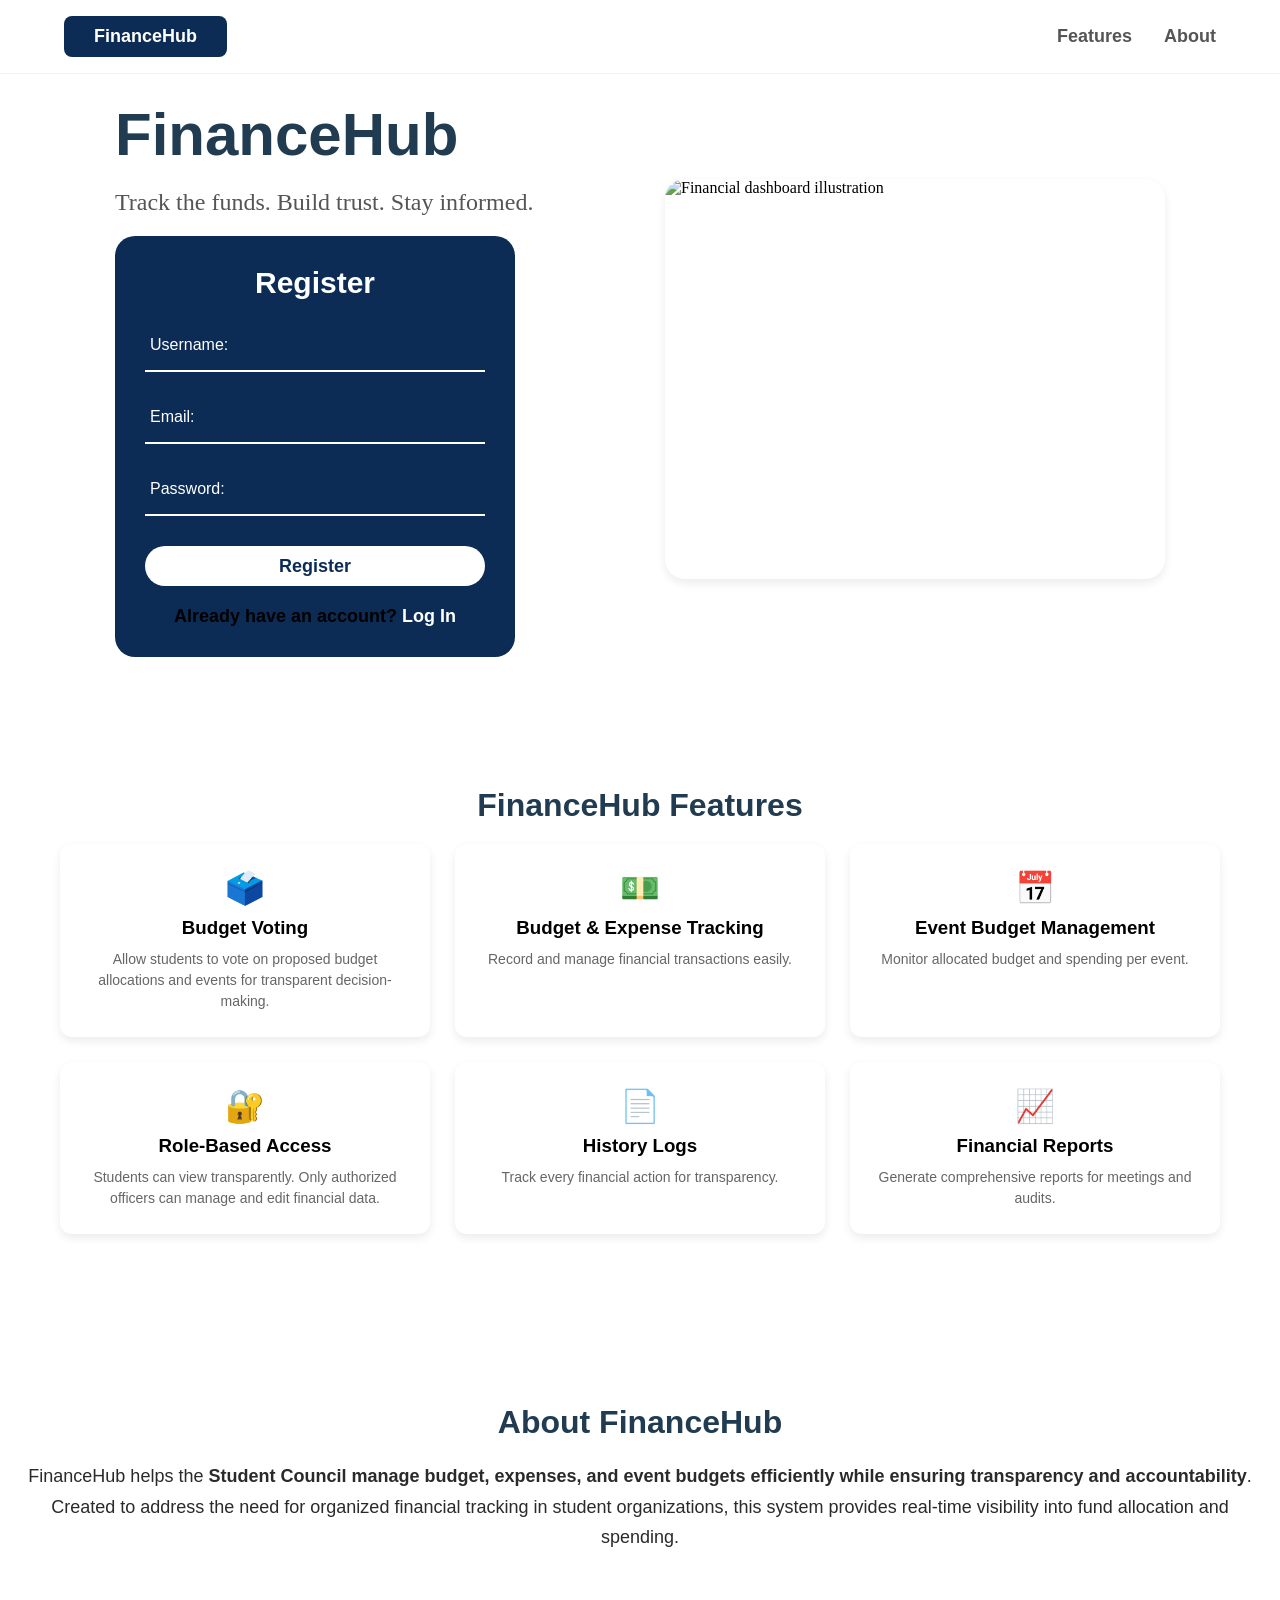
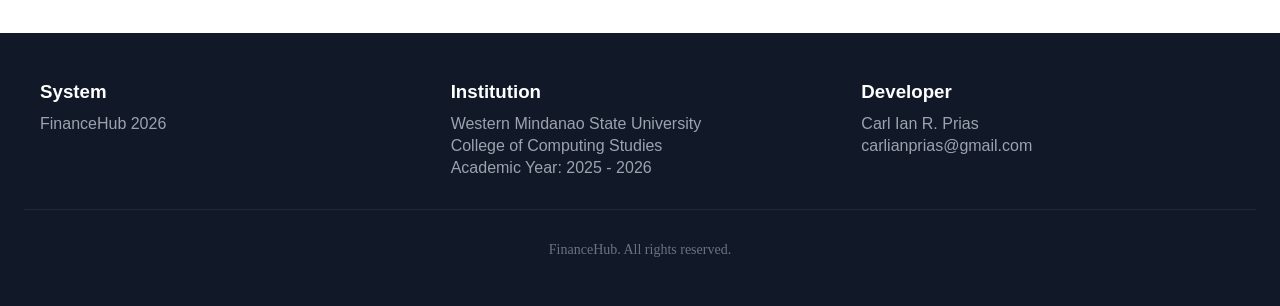
==== index-reg.html @ 05de0423 "Add files via upload" ====
<!DOCTYPE html>
<html lang="en">
<head>
    <meta charset="UTF-8">
    <title>FinanceHub</title>
    <link rel="stylesheet" href="index-reg.css">
</head>
<body>

<!-- HEADER SECTION -->
<section class="header-section">
  <div class="container">
   <header class="main-header">
      <nav class="nav-container" aria-label="Main nav">
       <a href="#home" class="logo">FinanceHub</a>
        <ul class="nav-links">
          <li><a href="#features" class="nav-link">Features</a></li>
          <li><a href="#about" class="nav-link">About</a></li>
        </ul>
      </nav>
    </header>
  </div> 
</section>

<!-- HERO SECTION -->
<section class="hero-section" id="home">
  <div class="hero-container">
    <div class="hero-grid">

      <!-- FORM -->
      <div class="form-container">
  <div class="hero-text">
    <header>
      <h1>FinanceHub</h1>
      <p>Track the funds. Build trust. Stay informed.</p>
    </header>

    <div class="register-box">
      <form action="">
        <h2>Register</h2>

        <div class="input-box">
          <input type="text" required>
          <label>Username:</label>
        </div>

        <div class="input-box">
          <input type="email" required>
          <label>Email:</label>
        </div>

        <div class="input-box">
          <input type="password" required>
          <label>Password:</label>
        </div>

        <button type="submit">Register</button>

        <div class="login-link">
          <h4>Already have an account? <a href="index.html">Log In</a></h4>
        </div>
      </form>
    </div>
  </div>
</div>


      <!-- IMAGE -->
      <div class="hero-image2">
        <img 
          src="https://images.pexels.com/photos/3793241/pexels-photo-3793241.jpeg"
          alt="Financial dashboard illustration"
        />
      </div>

    </div>
  </div>
</section>

<!-- FEATURES SECTION -->
<section id="features" class="feature-section" aria-labelledby="features-heading">
  <div class="features-container">
    <div class="features-text">
      <h2 id="features-heading">FinanceHub Features</h2>
      <div class="features">
        <div class="card">
          <div class="icon">🗳️</div>
          <h3>Budget Voting</h3>
          <p>Allow students to vote on proposed budget allocations and events for transparent decision-making.</p>
        </div>
        <div class="card">
          <div class="icon">💵</div>
          <h3>Budget & Expense Tracking</h3>
          <p>Record and manage financial transactions easily.</p>
        </div>
        <div class="card">
          <div class="icon">📅</div>
          <h3>Event Budget Management</h3>
          <p>Monitor allocated budget and spending per event.</p>
        </div>
        <div class="card">
          <div class="icon">🔐</div>
          <h3>Role-Based Access</h3>
          <p>Students can view transparently. Only authorized officers can manage and edit financial data.</p>
        </div>
        <div class="card">
          <div class="icon">📄</div>
          <h3>History Logs</h3>
          <p>Track every financial action for transparency.</p>
        </div>
        <div class="card">
          <div class="icon">📈</div>
          <h3>Financial Reports</h3>
          <p>Generate comprehensive reports for meetings and audits.</p>
        </div>
      </div>
    </div>
  </div>
</section>

<!-- ABOUT SECTION -->
<section id="about" class="about-section" aria-labelledby="about-heading">
  <div class="about-container">
    <div class="about-text">
      <h2 id="about-heading">About FinanceHub</h2>
      <p class="about-description">
        FinanceHub helps the <b>Student Council manage budget, expenses, and event budgets efficiently while ensuring transparency and accountability</b>. Created to address the need for organized financial tracking in student organizations, this system provides real-time visibility into fund allocation and spending.
      </p>
    </div>
  </div>
</section>

<!-- FOOTER -->
<footer class="footer">
  <div class="footer-container">
    <div class="footer-grid">
      <div>
        <h3 class="footer-title">System</h3>
        <p class="footer-text">FinanceHub 2026</p>
      </div>
      <div>
        <h3 class="footer-title">Institution</h3>
        <p class="footer-text">Western Mindanao State University</p>
        <p class="footer-text">College of Computing Studies</p>
        <p class="footer-subtext">Academic Year: 2025 - 2026</p>
      </div>
      <div>
        <h3 class="footer-title">Developer</h3>
        <p class="footer-text">Carl Ian R. Prias</p>
        <a href="mailto:carlianprias@gmail.com" class="footer-link">carlianprias@gmail.com</a>
      </div>
    </div>
    <div class="footer-bottom">
      <p><span id="year"></span> FinanceHub. All rights reserved.</p>
    </div>
  </div>
</footer>

</body>
</html>
---- index-reg.css ----
* {
    margin: 0;
    padding: 0;
    box-sizing: border-box;
}

/* ================= HEADER ================= */
.main-header {
    position: fixed;
    top: 0;
    left: 0;
    right: 0;
    background-color: rgba(255, 255, 255, 0.8);
    backdrop-filter: blur(8px);
    z-index: 50;
    border-bottom: 1px solid #f1f1f1;
}

.nav-container {
    max-width: 1200px;
    margin: 0 auto;
    padding: 16px 24px;
    display: flex;
    align-items: center;
    justify-content: space-between;
}

.logo {
    text-decoration: none;
    font-family: Arial, Helvetica, sans-serif;
    font-weight: 600;
    font-size: 18px;
    padding: 10px 30px;
    background-color: #0C2C55;
    color: white;
    border-radius: 8px;
}

.nav-links {
    font-family: Arial, Helvetica, sans-serif;
    font-weight: 600;
    font-size: 18px;
    list-style: none;
    display: flex;
    gap: 32px;
}

.nav-link {
    text-decoration: none;
    color: #555;
    transition: color 0.3s;
}

.nav-link:hover {
    color: #111;
}

/* ================= HERO SECTION ================= */
.hero-section {
    padding: 100px 20px 80px;
}

.hero-container {
    max-width: 1200px;
    margin: 0 auto;
}

.hero-grid {
    display: flex;
    align-items: center;
    justify-content: center;
    gap: 50px;
    flex-wrap: wrap;
}

.form-container {
    flex: 1 1 400px;
    max-width: 500px;
}

.register-box h2{
    display: flex;
    justify-content: center;
    font-family: Arial, Helvetica, sans-serif;
    font-weight: 600;
    font-size: 30px;
    color: white;
}
.hero-text h1 {
    align-self: center;
    padding-bottom: 10px;
    font-family: Arial, Helvetica, sans-serif;
    font-weight: 600;
    font-size: 60px;
    color: #213C51;
    margin-bottom: 10px;
}

.hero-text p {
    font-size: 24px;
    color: #555;
    margin-bottom: 20px;
}

.register-box {
    width: 100%;
    max-width: 400px;
    background: #0C2C55;
    border-radius: 20px;
    padding: 30px;
    display: flex;
    flex-direction: column;
    align-items: center;
}

.register-box form {
    width: 100%;
}

.input-box {
    position: relative;
    margin: 20px 0;
    border-bottom: 2px solid #fff;
}

.input-box input {
    width: 100%;
    height: 50px;
    background: transparent;
    border: none;
    outline: none;
    padding-left: 35px;
    color: #fff;
}

.input-box label {
    font-family: Arial, Helvetica, sans-serif;
    position: absolute;
    top: 50%;
    left: 5px;
    transform: translateY(-50%);
    color: #fff;
    pointer-events: none;
    transition: 0.3s;
}

.input-box input:focus ~ label,
.input-box input:valid ~ label {
    top: -10px;
    font-size: 0.9em;
}

button {
    font-family: Arial, Helvetica, sans-serif;
    font-weight: 600;
    font-size: 18px;
    width: 100%;
    height: 40px;
    background: #fff;
    border: none;
    border-radius: 40px;
    color: #0C2C55;
    cursor: pointer;
    margin-top: 10px;
}

.login-link {
    font-family: Arial, Helvetica, sans-serif;
    font-size: 18px;
    margin-top: 20px;
    text-align: center;
}

.login-link a {
    text-decoration: none;
    color: #fff;
}

.login-link a:hover {
    text-decoration: underline;
}

.hero-image2 {
    flex: 1 1 400px;
    max-width: 500px;
    height: 400px;
    border-radius: 20px;
    overflow: hidden;
    box-shadow: 0 4px 10px rgba(0, 0, 0, 0.08);
    transition: 0.3s;
}

.hero-image2 img {
    width: 100%;
    height: 100%;
    object-fit: cover;
}

.hero-image2:hover {
    transform: translateY(-5px);
    box-shadow: 0 10px 20px rgba(0, 0, 0, 0.15);
}

/* ================= FEATURE SECTION ================= */
.features-container {
    max-width: 1200px;
    margin: 0 auto;
    padding: 50px 20px;
}

.features-text {
    font-family: Arial, Helvetica, sans-serif;
    text-align: center;
    margin-bottom: 40px;
}

.features-text h2 {
    font-size: 32px;
    color: #213C51;
    margin-bottom: 20px;
}

.features {
    display: grid;
    grid-template-columns: repeat(3, 1fr);
    gap: 25px;
}

.card {
    background: #fff;
    padding: 25px;
    border-radius: 12px;
    box-shadow: 0 4px 10px rgba(0, 0, 0, 0.08);
    transition: 0.3s;
}

.card:hover {
    transform: translateY(-5px);
    box-shadow: 0 10px 20px rgba(0, 0, 0, 0.15);
}

.icon {
    font-size: 32px;
    margin-bottom: 10px;
}

.card h3 {
    margin-bottom: 10px;
}

.card p {
    font-size: 14px;
    color: #666;
    line-height: 1.5;
}

/* ================= ABOUT SECTION ================= */
.about-section {
    padding: 80px 20px;
    text-align: center;
}

.about-text h2 {
    font-family: Arial, Helvetica, sans-serif;
    font-size: 32px;
    color: #213C51;
    margin-bottom: 20px;
}

.about-description {
    font-family: Arial, Helvetica, sans-serif;
    font-size: 18px;
    color: #2B2A2A;
    line-height: 1.7;
}

/* ================= FOOTER SWCTION ================= */
.footer {
    background: #111827;
    color: #d1d5db;
    padding: 48px 24px;
}

.footer-grid {
    display: grid;
    grid-template-columns: repeat(3, 1fr);
    gap: 32px;
    max-width: 1200px;
    margin: 0 auto;
}

.footer-title {
    font-family: Arial, Helvetica, sans-serif;
    color: white;
    font-weight: 600;
    margin-bottom: 12px;
}

.footer-text,
.footer-subtext,
.footer-link {
    font-family: Arial, Helvetica, sans-serif;
    color: #9ca3af;
    text-decoration: none;
    display: block;
    margin-top: 4px;
}

.footer-link:hover {
    color: white;
}

.footer-bottom {
    text-align: center;
    margin-top: 32px;
    border-top: 1px solid #1f2937;
    padding-top: 32px;
    font-size: 14px;
    color: hsl(220, 9%, 46%);
}

/* ================= view adjuster ================= */
@media (max-width: 768px) {
    .hero-grid {
        flex-direction: column;
    }
    .features {
        grid-template-columns: 1fr;
    }
}
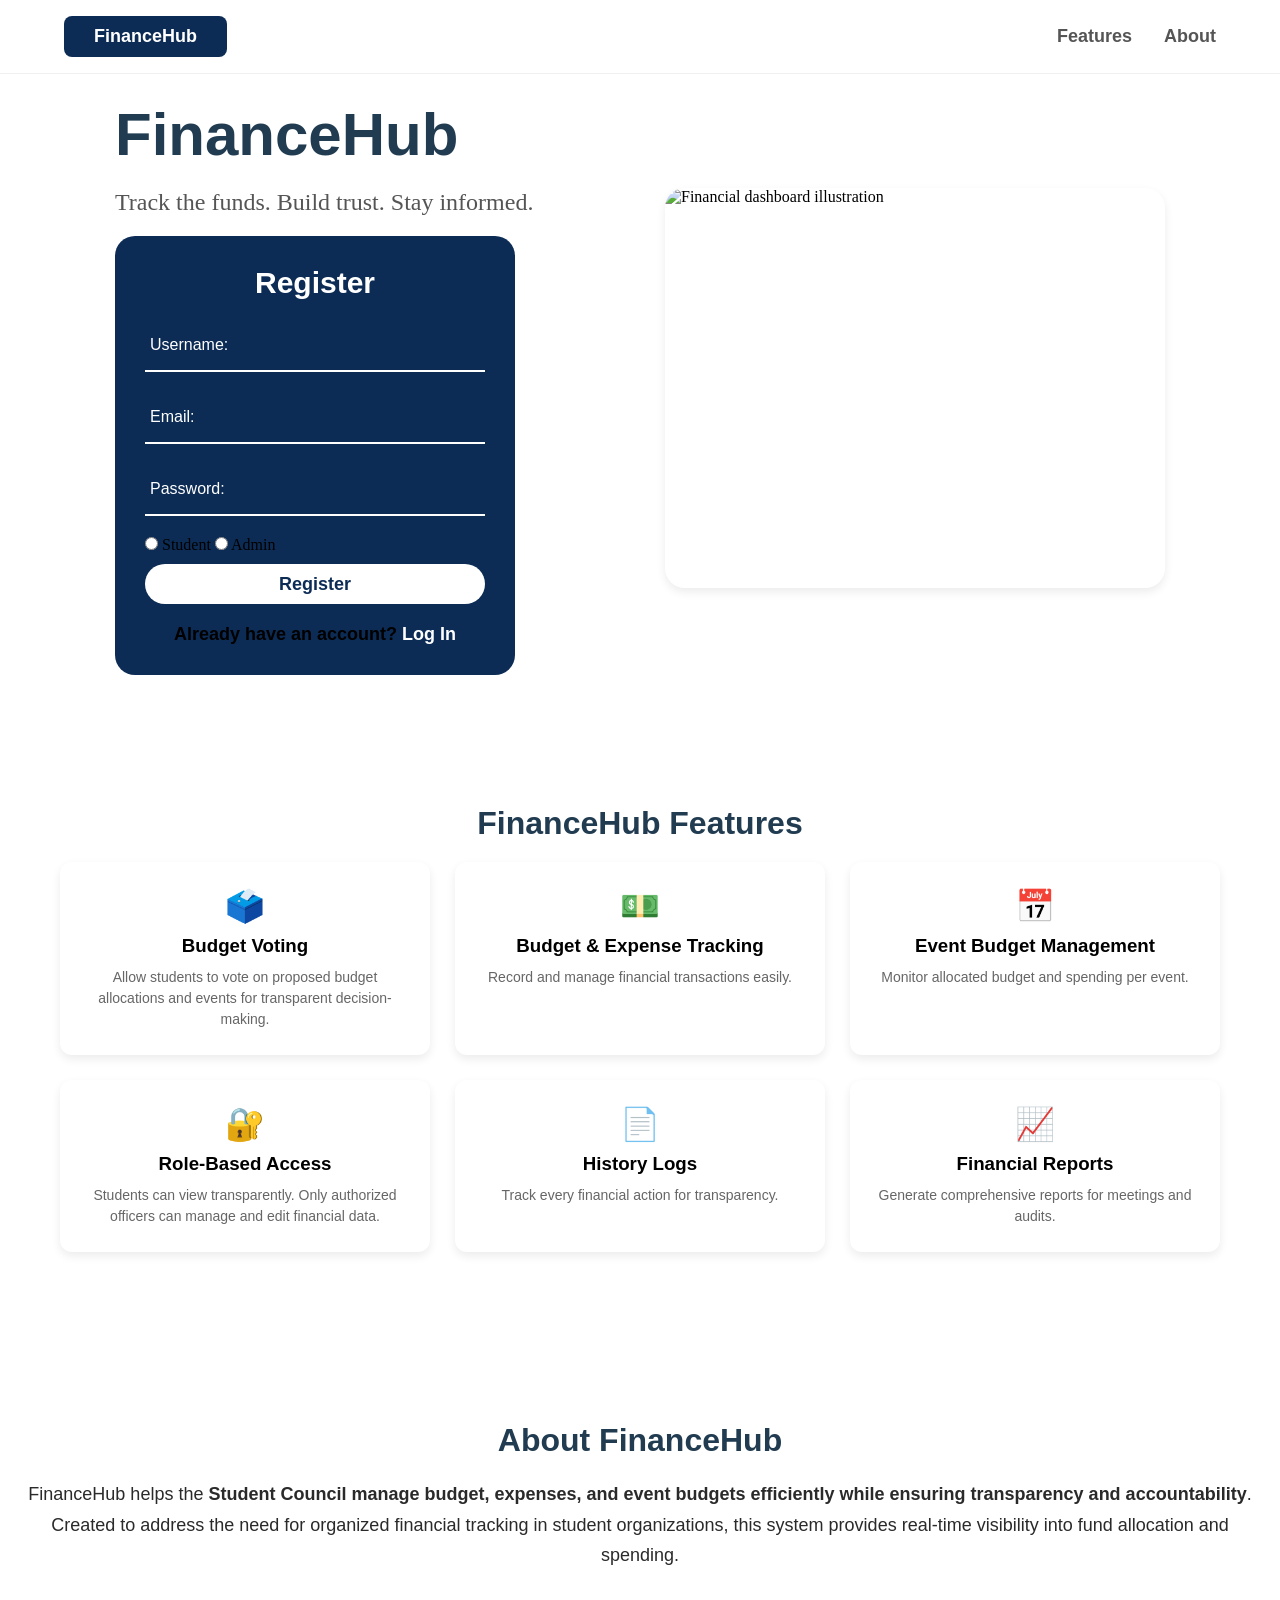
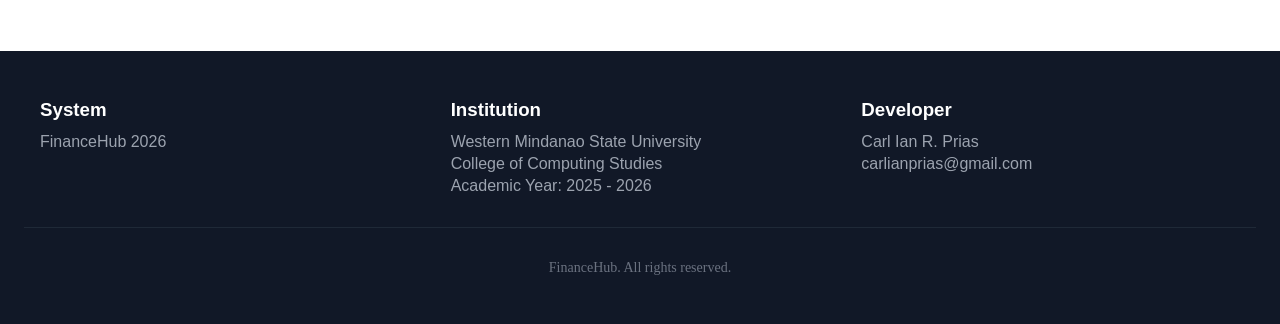
==== commit 45b95db5: "Update index-reg.html" ====
--- a/index-reg.html
+++ b/index-reg.html
@@ -54,6 +54,15 @@
           <label>Password:</label>
         </div>
 
+        <div class="login-as">
+              <input class="log-as-input" type="radio" name="user-role" id="student">
+               <label class="role-label"for="student">Student</label>
+    
+
+<input class="log-as-input"type="radio" name="user-role" id="admin">
+               <label class="role-label"for="admin">Admin</label>
+             </div>
+
         <button type="submit">Register</button>
 
         <div class="login-link">
@@ -63,7 +72,6 @@
     </div>
   </div>
 </div>
-
 
       <!-- IMAGE -->
       <div class="hero-image2">
@@ -157,4 +165,4 @@
 </footer>
 
 </body>
-</html>+</html>
